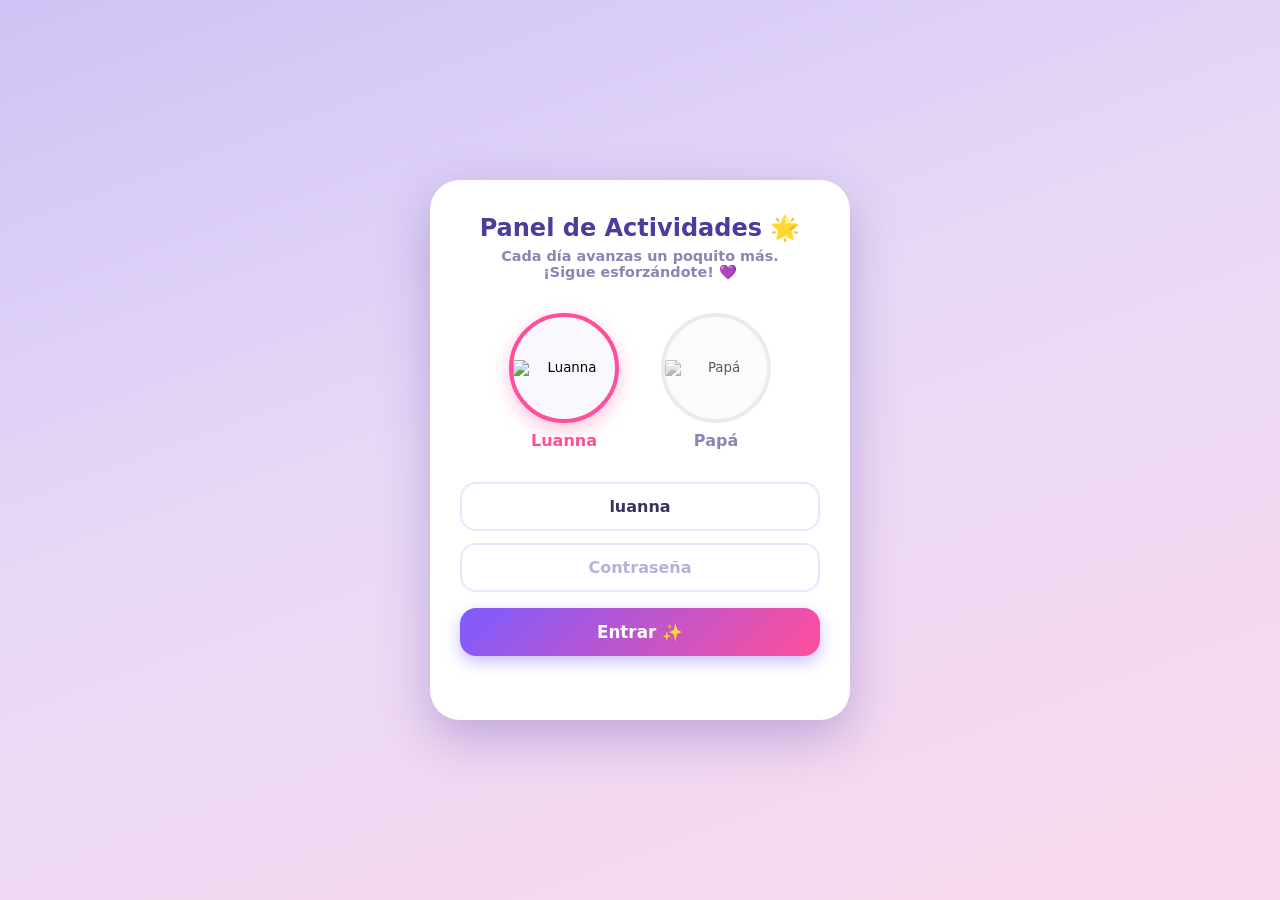
==== index.html @ dc99c72d "Add files via upload Primera versión" ====
<!DOCTYPE html>
<html lang="es">
<head>
  <meta charset="UTF-8">
  <meta name="viewport" content="width=device-width, initial-scale=1.0">
  <title>Panel de Progreso de Luanna</title>
  <style>
    :root {
      --purple: #7c5cff;
      --purple-dark: #4f3a9e;
      --purple-soft: #ece5ff;
      --pink: #ff4f9a;
      --pink-soft: #ffe9f3;
      --text: #3c3160;
      --text-soft: #8d83b5;
    }
    * { box-sizing: border-box; margin: 0; padding: 0; }
    body {
      font-family: "Nunito", "Segoe UI", system-ui, sans-serif;
      min-height: 100vh;
      display: flex; align-items: center; justify-content: center;
      background: linear-gradient(160deg, #cfc3f5 0%, #e8d9f7 45%, #fbd9ec 100%);
      padding: 16px;
    }
    .login-card {
      background: #fff;
      border-radius: 30px;
      box-shadow: 0 18px 50px rgba(80, 50, 160, .3);
      padding: 34px 30px 30px;
      width: 100%; max-width: 420px;
      text-align: center;
    }
    h1 { color: var(--purple-dark); font-size: 1.5rem; font-weight: 900; }
    .tagline { color: var(--text-soft); font-weight: 700; font-size: .9rem; margin: 6px 0 22px; }

    .role-switch { display: flex; gap: 14px; justify-content: center; margin-bottom: 22px; }
    .role-btn {
      background: none; border: none; cursor: pointer; font-family: inherit;
      display: flex; flex-direction: column; align-items: center; gap: 8px;
      padding: 10px 14px; border-radius: 20px;
      transition: transform .15s;
    }
    .role-btn .avatar-wrap {
      width: 110px; height: 110px; border-radius: 50%;
      border: 4px solid #e4ddf3;
      background: #faf8ff;
      display: flex; align-items: center; justify-content: center;
      overflow: hidden;
      filter: grayscale(.9) opacity(.65);
      transition: all .2s;
    }
    .role-btn .avatar-wrap img { width: 100%; height: auto; display: block; }
    .role-btn .role-name {
      font-weight: 900; font-size: 1rem; color: var(--text-soft);
      transition: color .2s;
    }
    .role-btn:hover { transform: translateY(-3px); }
    .role-btn.active .avatar-wrap {
      filter: none;
      border-color: var(--pink);
      box-shadow: 0 6px 18px rgba(255, 79, 154, .35);
    }
    .role-btn.active .role-name { color: var(--pink); }
    .role-btn[data-role="admin"].active .avatar-wrap {
      border-color: var(--purple);
      box-shadow: 0 6px 18px rgba(124, 92, 255, .35);
    }
    .role-btn[data-role="admin"].active .role-name { color: var(--purple); }

    input {
      width: 100%;
      padding: 13px 18px;
      margin-bottom: 12px;
      border: 2px solid var(--purple-soft);
      border-radius: 16px;
      font-size: 1rem; font-family: inherit; font-weight: 700;
      color: var(--text);
      outline: none;
      text-align: center;
      transition: border-color .15s;
    }
    input:focus { border-color: var(--purple); }
    input::placeholder { color: #b9aede; font-weight: 700; }

    .btn-enter {
      width: 100%;
      background: linear-gradient(135deg, var(--purple), var(--pink));
      color: #fff; border: none; border-radius: 16px;
      padding: 14px; font-size: 1.05rem; font-weight: 900; font-family: inherit;
      cursor: pointer;
      box-shadow: 0 6px 16px rgba(124, 92, 255, .4);
      transition: transform .15s, box-shadow .15s;
      margin-top: 4px;
    }
    .btn-enter:hover { transform: translateY(-2px); box-shadow: 0 9px 22px rgba(124, 92, 255, .5); }

    .login-error { color: var(--pink); font-weight: 800; font-size: .88rem; min-height: 1.5em; margin-top: 12px; }
  </style>
</head>
<body>
  <div class="login-card">
    <h1>Panel de Actividades 🌟</h1>
    <p class="tagline">Cada día avanzas un poquito más.<br>¡Sigue esforzándote! 💜</p>

    <div class="role-switch">
      <button type="button" class="role-btn active" data-role="child">
        <span class="avatar-wrap"><img id="imgLuanna" alt="Luanna"></span>
        <span class="role-name">Luanna</span>
      </button>
      <button type="button" class="role-btn" data-role="admin">
        <span class="avatar-wrap"><img id="imgPapa" alt="Papá"></span>
        <span class="role-name">Papá</span>
      </button>
    </div>

    <form id="loginForm">
      <input type="text" id="username" placeholder="Usuario" autocomplete="username" required>
      <input type="password" id="password" placeholder="Contraseña" autocomplete="current-password" required>
      <button type="submit" class="btn-enter">Entrar ✨</button>
    </form>
    <div class="login-error" id="loginError"></div>
  </div>

  <script src="js/config.js"></script>
  <script src="js/images.js"></script>
  <script src="js/auth.js"></script>
  <script>
    // Si ya hay sesión, ir directo a su panel
    const s = getSession();
    if (s) window.location.href = s.role === "admin" ? "admin.html" : "dashboard.html";

    // Avatares (siempre la versión contenta en el login)
    document.getElementById("imgLuanna").src = IMAGES.avatar_luanna.variants.replace("{n}", 1);
    document.getElementById("imgPapa").src = IMAGES.avatar_papa.variants.replace("{n}", 1);

    let selectedRole = "child";
    const USERNAMES = { child: "luanna", admin: "admin" };
    document.getElementById("username").value = USERNAMES[selectedRole];

    document.querySelectorAll(".role-btn").forEach(btn => {
      btn.addEventListener("click", () => {
        document.querySelectorAll(".role-btn").forEach(b => b.classList.remove("active"));
        btn.classList.add("active");
        selectedRole = btn.dataset.role;
        // Al elegir perfil se completa el usuario; solo queda escribir la contraseña
        document.getElementById("username").value = USERNAMES[selectedRole];
        document.getElementById("password").value = "";
        document.getElementById("password").focus();
        document.getElementById("loginError").textContent = "";
      });
    });

    document.getElementById("loginForm").addEventListener("submit", async (e) => {
      e.preventDefault();
      const err = document.getElementById("loginError");
      const session = await login(
        document.getElementById("username").value,
        document.getElementById("password").value
      );
      if (!session) {
        err.textContent = "Usuario o contraseña incorrectos 😕";
        return;
      }
      if (session.role !== selectedRole) {
        sessionStorage.removeItem("luanna_session");
        err.textContent = selectedRole === "admin"
          ? "Esas credenciales no son de Papá 😕"
          : "Esas credenciales no son de Luanna 😕";
        return;
      }
      window.location.href = session.role === "admin" ? "admin.html" : "dashboard.html";
    });
  </script>
</body>
</html>
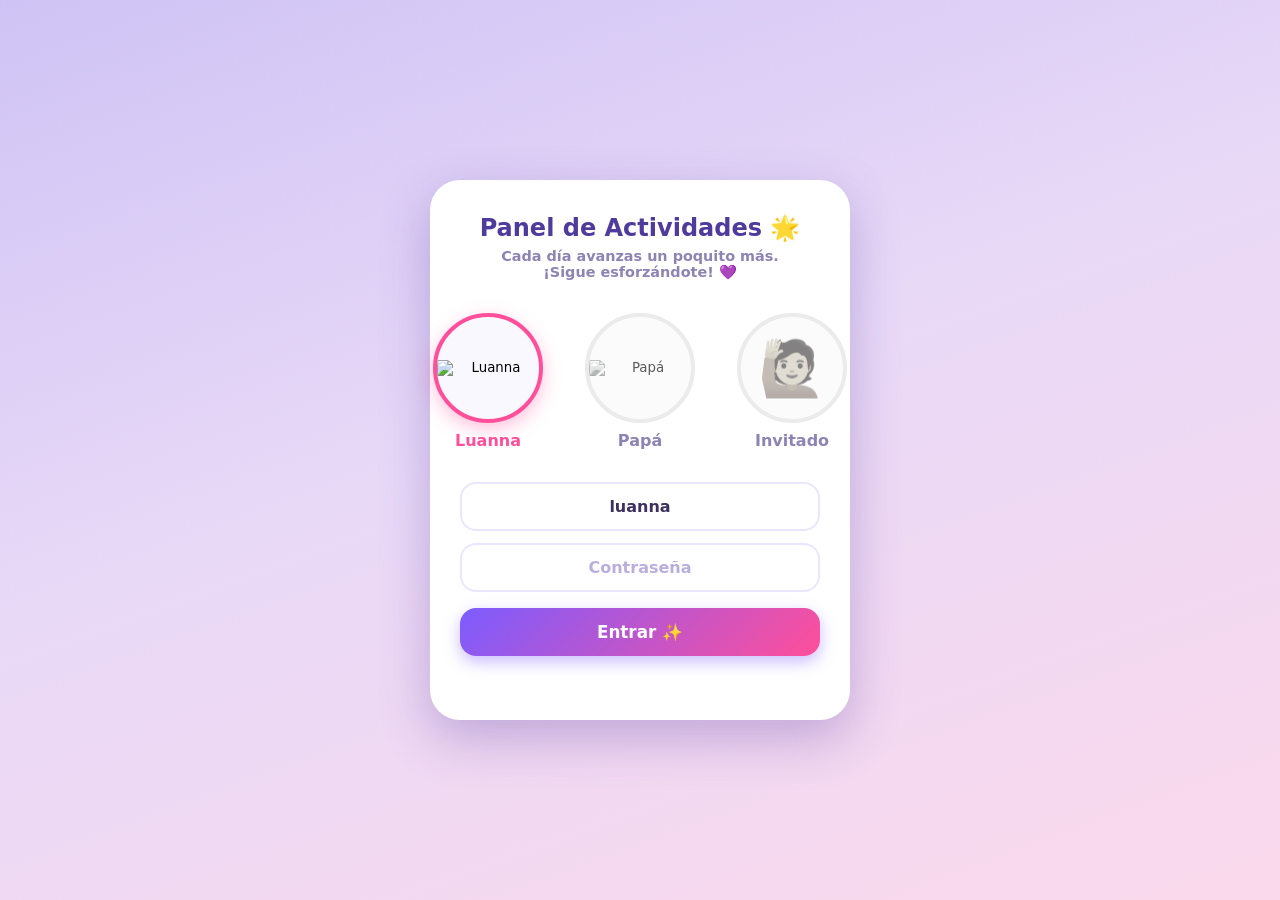
==== commit 45a3b07e: "Add files via upload" ====
--- a/index.html
+++ b/index.html
@@ -1,4 +1,4 @@
-<!DOCTYPE html>
+﻿<!DOCTYPE html>
 <html lang="es">
 <head>
   <meta charset="UTF-8">
@@ -50,6 +50,10 @@
       transition: all .2s;
     }
     .role-btn .avatar-wrap img { width: 100%; height: auto; display: block; }
+    .role-btn .avatar-wrap.emoji-av { font-size: 3.4rem; }
+    .role-btn[data-role="guest"].active .avatar-wrap { border-color: var(--purple); box-shadow: 0 6px 18px rgba(124, 92, 255, .35); }
+    .role-btn[data-role="guest"].active .role-name { color: var(--purple); }
+    @media (max-width: 420px) { .role-btn .avatar-wrap { width: 84px; height: 84px; } .role-btn .avatar-wrap.emoji-av { font-size: 2.6rem; } .role-switch { gap: 6px; } .role-btn { padding: 8px; } }
     .role-btn .role-name {
       font-weight: 900; font-size: 1rem; color: var(--text-soft);
       transition: color .2s;
@@ -111,19 +115,24 @@
         <span class="avatar-wrap"><img id="imgPapa" alt="Papá"></span>
         <span class="role-name">Papá</span>
       </button>
+      <button type="button" class="role-btn" data-role="guest">
+        <span class="avatar-wrap emoji-av">🙋</span>
+        <span class="role-name">Invitado</span>
+      </button>
     </div>
 
     <form id="loginForm">
-      <input type="text" id="username" placeholder="Usuario" autocomplete="username" required>
-      <input type="password" id="password" placeholder="Contraseña" autocomplete="current-password" required>
+      <input type="text" id="username" placeholder="Usuario" autocomplete="username">
+      <input type="password" id="password" placeholder="Contraseña" autocomplete="current-password">
+      <input type="text" id="guestName" placeholder="Tu nombre" maxlength="24" style="display:none">
       <button type="submit" class="btn-enter">Entrar ✨</button>
     </form>
     <div class="login-error" id="loginError"></div>
   </div>
 
-  <script src="js/config.js"></script>
-  <script src="js/images.js"></script>
-  <script src="js/auth.js"></script>
+  <script src="js/config.js?v=3"></script>
+  <script src="js/images.js?v=3"></script>
+  <script src="js/auth.js?v=6"></script>
   <script>
     // Si ya hay sesión, ir directo a su panel
     const s = getSession();
@@ -135,37 +144,56 @@
 
     let selectedRole = "child";
     const USERNAMES = { child: "luanna", admin: "admin" };
-    document.getElementById("username").value = USERNAMES[selectedRole];
+    const userInput = document.getElementById("username");
+    const passInput = document.getElementById("password");
+    const guestInput = document.getElementById("guestName");
+    userInput.value = USERNAMES[selectedRole];
+
+    function applyRoleUI() {
+      const isGuest = selectedRole === "guest";
+      userInput.style.display = isGuest ? "none" : "";
+      passInput.style.display = isGuest ? "none" : "";
+      guestInput.style.display = isGuest ? "" : "none";
+      document.getElementById("loginError").textContent = "";
+      if (isGuest) {
+        // Nombre provisional sugerido (obligatorio cambiarlo o dejarlo)
+        if (!guestInput.value) guestInput.value = "Invitado " + Math.floor(100 + Math.random() * 900);
+        guestInput.focus(); guestInput.select();
+      } else {
+        userInput.value = USERNAMES[selectedRole];
+        passInput.value = "";
+        passInput.focus();
+      }
+    }
 
     document.querySelectorAll(".role-btn").forEach(btn => {
       btn.addEventListener("click", () => {
         document.querySelectorAll(".role-btn").forEach(b => b.classList.remove("active"));
         btn.classList.add("active");
         selectedRole = btn.dataset.role;
-        // Al elegir perfil se completa el usuario; solo queda escribir la contraseña
-        document.getElementById("username").value = USERNAMES[selectedRole];
-        document.getElementById("password").value = "";
-        document.getElementById("password").focus();
-        document.getElementById("loginError").textContent = "";
+        applyRoleUI();
       });
     });
 
     document.getElementById("loginForm").addEventListener("submit", async (e) => {
       e.preventDefault();
       const err = document.getElementById("loginError");
-      const session = await login(
-        document.getElementById("username").value,
-        document.getElementById("password").value
-      );
-      if (!session) {
-        err.textContent = "Usuario o contraseña incorrectos 😕";
+
+      // --- Invitado ---
+      if (selectedRole === "guest") {
+        const name = guestInput.value.trim();
+        if (!name) { err.textContent = "Por favor escribe tu nombre 😊"; return; }
+        loginGuest(name);
+        window.location.href = "dashboard.html";
         return;
       }
+
+      // --- Luanna / Papá ---
+      const session = await login(userInput.value, passInput.value);
+      if (!session) { err.textContent = "Usuario o contraseña incorrectos 😕"; return; }
       if (session.role !== selectedRole) {
         sessionStorage.removeItem("luanna_session");
-        err.textContent = selectedRole === "admin"
-          ? "Esas credenciales no son de Papá 😕"
-          : "Esas credenciales no son de Luanna 😕";
+        err.textContent = selectedRole === "admin" ? "Esas credenciales no son de Papá 😕" : "Esas credenciales no son de Luanna 😕";
         return;
       }
       window.location.href = session.role === "admin" ? "admin.html" : "dashboard.html";
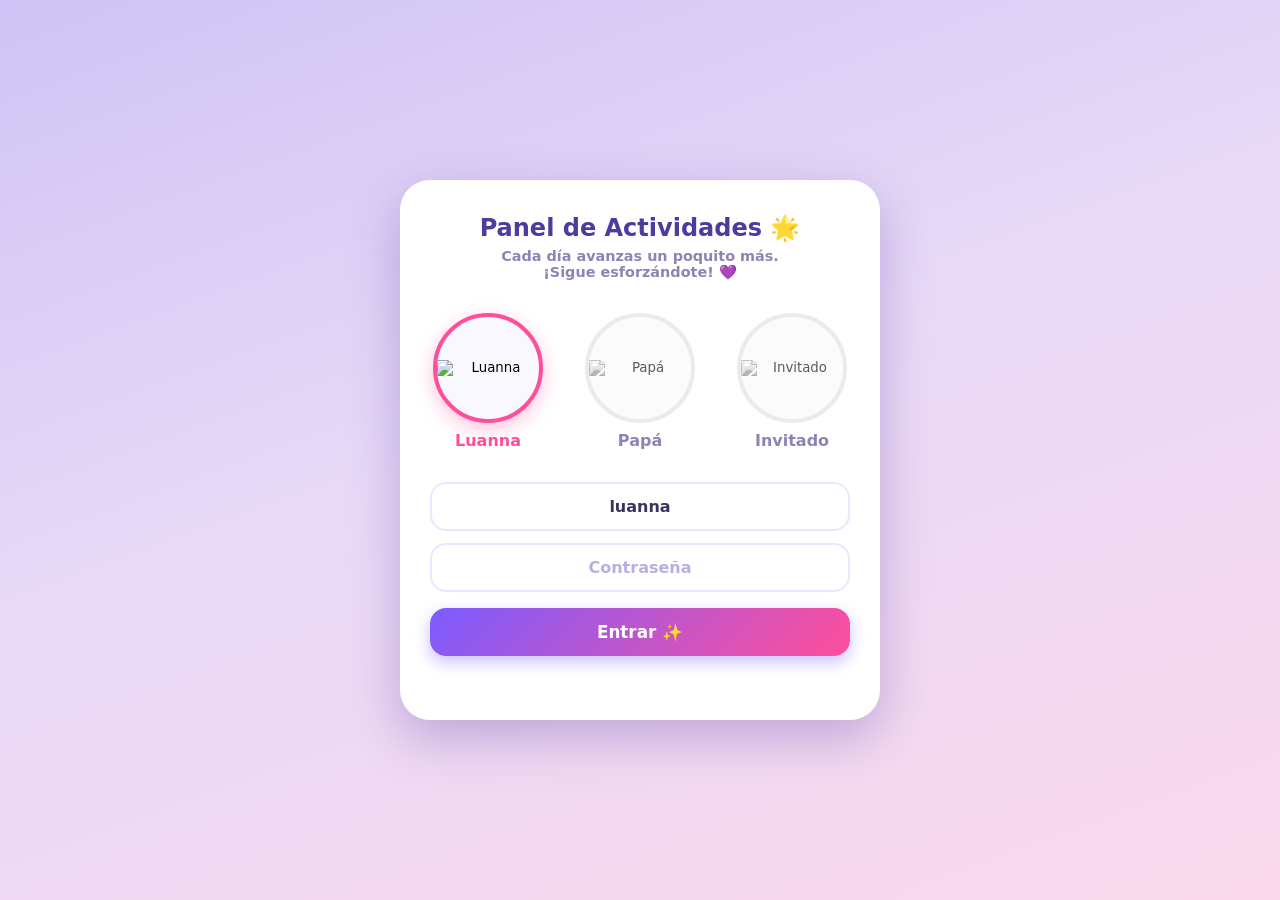
==== commit a83fd707: "Add files via upload" ====
--- a/index.html
+++ b/index.html
@@ -27,7 +27,7 @@
       border-radius: 30px;
       box-shadow: 0 18px 50px rgba(80, 50, 160, .3);
       padding: 34px 30px 30px;
-      width: 100%; max-width: 420px;
+      width: 100%; max-width: 480px;
       text-align: center;
     }
     h1 { color: var(--purple-dark); font-size: 1.5rem; font-weight: 900; }
@@ -116,7 +116,7 @@
         <span class="role-name">Papá</span>
       </button>
       <button type="button" class="role-btn" data-role="guest">
-        <span class="avatar-wrap emoji-av">🙋</span>
+        <span class="avatar-wrap"><img id="imgGuest" alt="Invitado"></span>
         <span class="role-name">Invitado</span>
       </button>
     </div>
@@ -141,6 +141,7 @@
     // Avatares (siempre la versión contenta en el login)
     document.getElementById("imgLuanna").src = IMAGES.avatar_luanna.variants.replace("{n}", 1);
     document.getElementById("imgPapa").src = IMAGES.avatar_papa.variants.replace("{n}", 1);
+    document.getElementById("imgGuest").src = "https://raw.githubusercontent.com/Diego906p/imagenes/main/images/avatar_xr1.png";
 
     let selectedRole = "child";
     const USERNAMES = { child: "luanna", admin: "admin" };
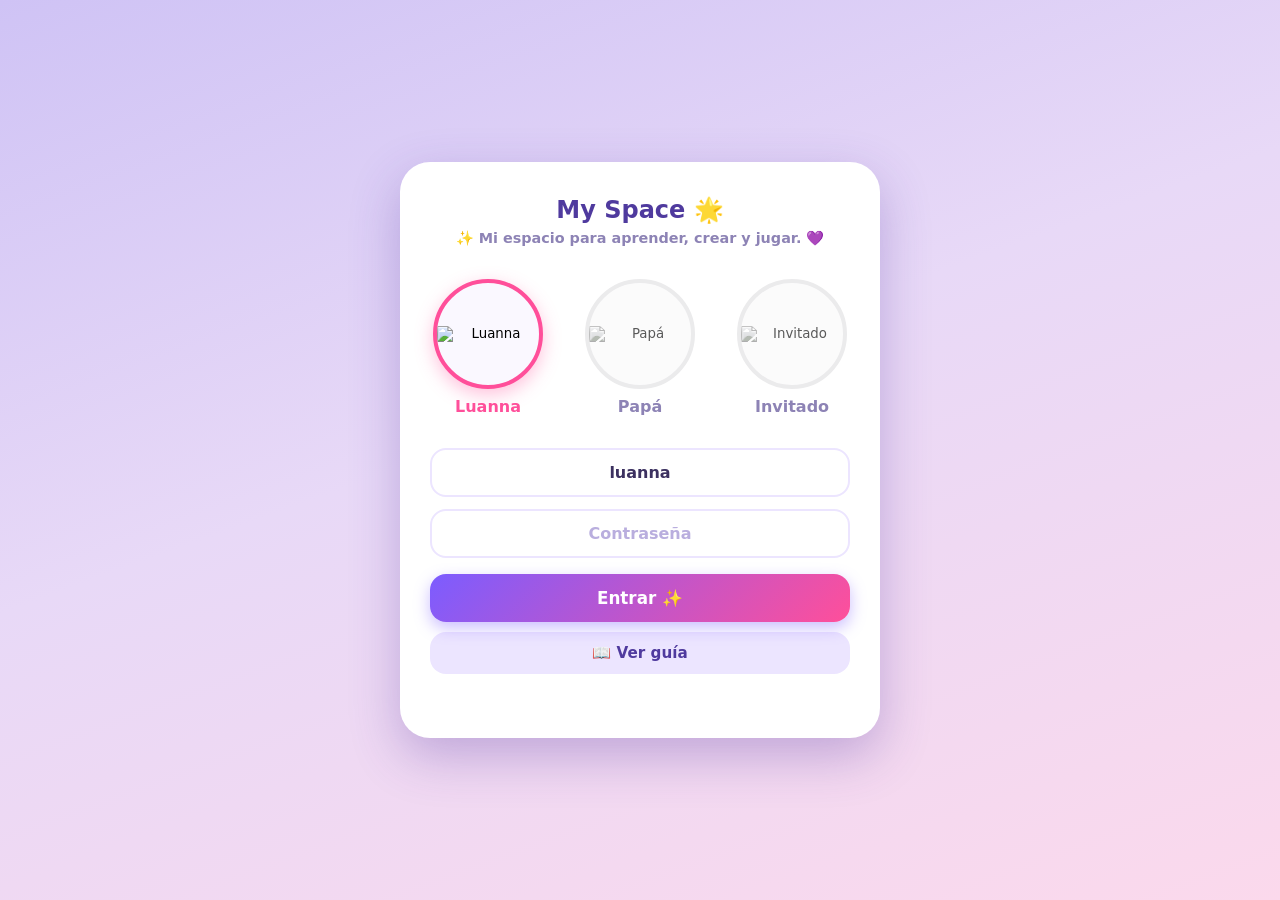
==== commit 0b87f50f: "Add files via upload" ====
--- a/index.html
+++ b/index.html
@@ -98,13 +98,23 @@
     }
     .btn-enter:hover { transform: translateY(-2px); box-shadow: 0 9px 22px rgba(124, 92, 255, .5); }
 
+    .btn-guide {
+      display: block; width: 100%; margin-top: 10px;
+      background: var(--purple-soft); color: var(--purple-dark);
+      border: none; border-radius: 16px; padding: 12px;
+      font-size: .95rem; font-weight: 800; font-family: inherit;
+      cursor: pointer; text-decoration: none; text-align: center;
+      transition: background .15s;
+    }
+    .btn-guide:hover { background: #ddd2ff; }
+
     .login-error { color: var(--pink); font-weight: 800; font-size: .88rem; min-height: 1.5em; margin-top: 12px; }
   </style>
 </head>
 <body>
   <div class="login-card">
-    <h1>Panel de Actividades 🌟</h1>
-    <p class="tagline">Cada día avanzas un poquito más.<br>¡Sigue esforzándote! 💜</p>
+    <h1>My Space 🌟</h1>
+    <p class="tagline">✨ Mi espacio para aprender, crear y jugar. 💜</p>
 
     <div class="role-switch">
       <button type="button" class="role-btn active" data-role="child">
@@ -126,6 +136,7 @@
       <input type="password" id="password" placeholder="Contraseña" autocomplete="current-password">
       <input type="text" id="guestName" placeholder="Tu nombre" maxlength="24" style="display:none">
       <button type="submit" class="btn-enter">Entrar ✨</button>
+      <a class="btn-guide" href="guia.html">📖 Ver guía</a>
     </form>
     <div class="login-error" id="loginError"></div>
   </div>
